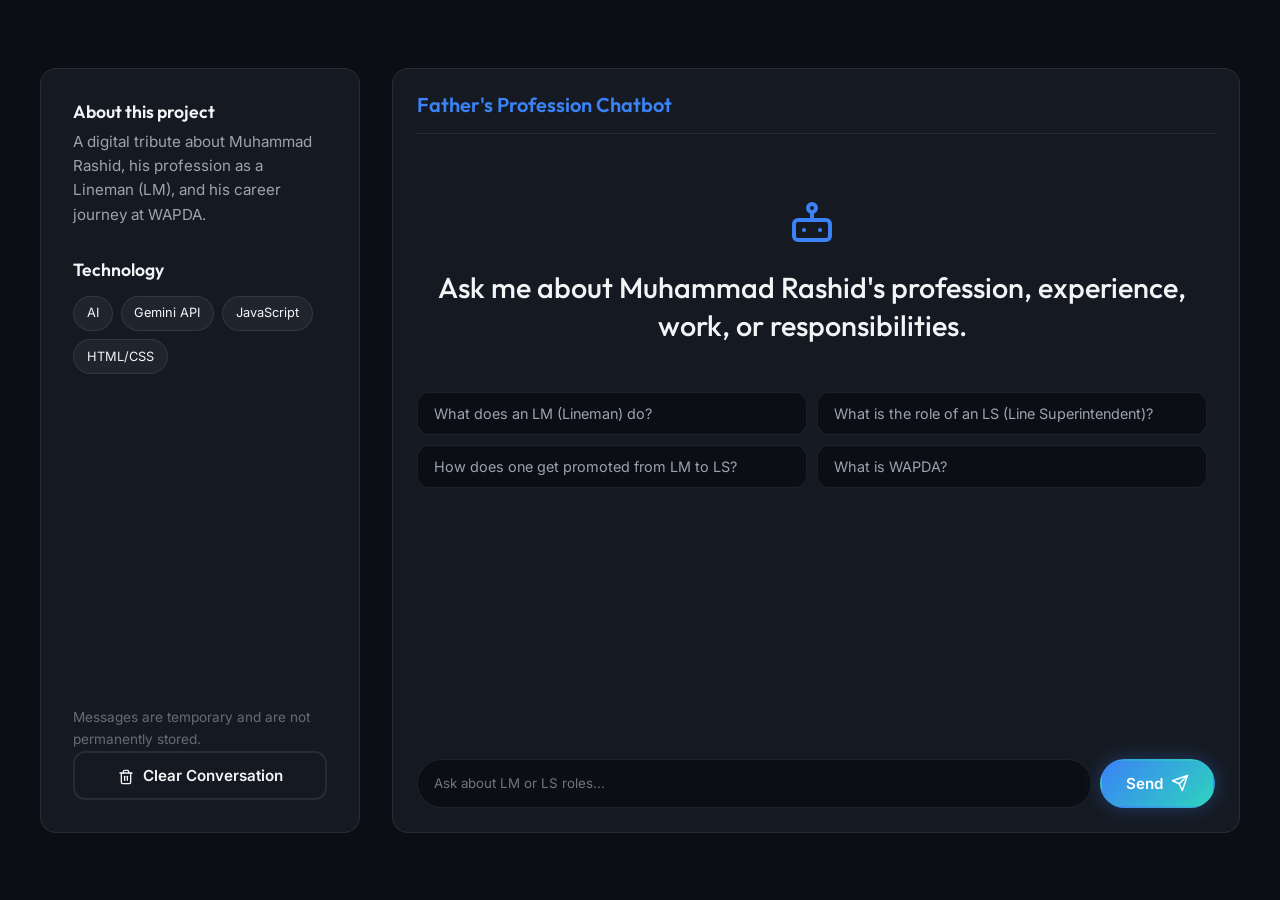
==== chatbot.html @ e70ffca9 "Add send icon to chatbot button" ====
<!DOCTYPE html>
<html lang="en">
<head>
    <meta charset="UTF-8">
    <meta name="viewport" content="width=device-width, initial-scale=1.0">
    <title>Father's Profession Chatbot</title>
    <!-- Google Fonts -->
    <link rel="preconnect" href="https://fonts.googleapis.com">
    <link rel="preconnect" href="https://fonts.gstatic.com" crossorigin>
    <link href="https://fonts.googleapis.com/css2?family=Outfit:wght@300;400;600;800&family=Inter:wght@300;400;500;600&display=swap" rel="stylesheet">
    <link rel="stylesheet" href="css/style.css">
    <style>
        body {
            display: flex;
            justify-content: center;
            align-items: center;
            min-height: 100vh;
            margin: 0;
            background-color: var(--bg-main);
            padding: 2rem;
            box-sizing: border-box;
        }
        .app-container {
            display: flex;
            width: 100%;
            max-width: 1200px;
            height: 85vh;
            gap: 2rem;
        }
        .sidebar {
            width: 320px;
            flex-shrink: 0;
            padding: 2rem;
            display: flex;
            flex-direction: column;
            overflow-y: auto;
        }
        .chat-window {
            flex-grow: 1;
            height: 100%;
            max-height: none;
            width: auto;
            max-width: none;
            transform: none !important;
        }
        .close-btn {
            display: none;
        }
        .suggested-questions {
            display: grid;
            grid-template-columns: 1fr 1fr;
            gap: 10px;
            margin-bottom: 2rem;
            animation: fadeIn 0.5s ease forwards;
        }
        .suggestion-btn {
            background: var(--bg-main);
            border: 1px solid var(--border-glass);
            color: var(--text-secondary);
            padding: 12px 16px;
            border-radius: var(--border-radius-md);
            text-align: left;
            cursor: pointer;
            transition: all 0.2s ease;
            font-family: var(--font-body);
            font-size: 0.9rem;
        }
        .suggestion-btn:hover {
            border-color: var(--accent-primary);
            color: var(--text-primary);
            background: rgba(59, 130, 246, 0.1);
            transform: translateY(-2px);
        }
        .sidebar-title {
            font-size: 1.1rem;
            color: var(--text-primary);
            margin-bottom: 0.5rem;
            font-family: var(--font-heading);
        }
        .sidebar-text {
            font-size: 0.95rem;
            color: var(--text-secondary);
            line-height: 1.6;
        }
        .text-muted {
            font-size: 0.85rem;
            opacity: 0.6;
        }
        .sidebar-tags {
            display: flex;
            flex-wrap: wrap;
            gap: 0.5rem;
            margin-top: 0.5rem;
        }
        .sidebar-tags .tag {
            font-size: 0.8rem;
            background: rgba(255,255,255,0.05);
            border: 1px solid var(--border-glass);
            padding: 0.4rem 0.8rem;
            border-radius: var(--border-radius-pill);
            color: var(--text-primary);
        }
        .hero-prompt {
            text-align: center;
            margin: 3rem 0 2rem;
            animation: fadeIn 0.8s ease;
        }
        .hero-prompt svg {
            stroke: var(--accent-primary);
            margin-bottom: 1rem;
        }
        .hero-prompt h2 {
            font-family: var(--font-heading);
            font-weight: 500;
            font-size: 1.8rem;
            color: var(--text-primary);
            line-height: 1.3;
        }
        @media (max-width: 900px) {
            .app-container {
                flex-direction: column;
                height: auto;
            }
            .sidebar {
                width: 100%;
                height: auto;
            }
            .chat-window {
                height: auto;
                min-height: 70vh;
                padding-bottom: 100px; /* Padding to prevent content from hiding behind fixed input */
            }
            .chat-input-area {
                position: fixed;
                bottom: 0;
                left: 0;
                width: 100%;
                background-color: var(--bg-secondary);
                padding: 1rem;
                border-top: 1px solid var(--border-glass);
                z-index: 100;
                box-sizing: border-box;
            }
            .chat-messages {
                padding-bottom: 2rem; /* Extra padding in the scrollable area */
            }
            .suggested-questions {
                display: flex;
                flex-direction: column;
            }
            .suggestion-btn {
                width: 100%;
            }
        }
    </style>
</head>
<body>
    <div class="app-container">
        <!-- Sidebar -->
        <div class="sidebar glass-card">
            <h4 class="sidebar-title">About this project</h4>
            <p class="sidebar-text">A digital tribute about Muhammad Rashid, his profession as a Lineman (LM), and his career journey at WAPDA.</p>
            
            <h4 class="sidebar-title mt-4">Technology</h4>
            <div class="sidebar-tags">
                <span class="tag">AI</span>
                <span class="tag">Gemini API</span>
                <span class="tag">JavaScript</span>
                <span class="tag">HTML/CSS</span>
            </div>

            <div style="flex-grow: 1;"></div>

            <p class="sidebar-text text-muted mt-4">Messages are temporary and are not permanently stored.</p>
            
            <button id="clear-chat-btn" class="btn btn-secondary mt-2" style="width: 100%; border-radius: var(--border-radius-md); padding: 0.8rem;">
                <svg width="16" height="16" viewBox="0 0 24 24" fill="none" stroke="currentColor" stroke-width="2" stroke-linecap="round" stroke-linejoin="round" style="vertical-align: middle; margin-right: 5px;"><polyline points="3 6 5 6 21 6"></polyline><path d="M19 6v14a2 2 0 0 1-2 2H7a2 2 0 0 1-2-2V6m3 0V4a2 2 0 0 1 2-2h4a2 2 0 0 1 2 2v2"></path><line x1="10" y1="11" x2="10" y2="17"></line><line x1="14" y1="11" x2="14" y2="17"></line></svg> 
                Clear Conversation
            </button>
        </div>

        <!-- Chat Window -->
        <div class="chat-window glass-card">
            <div class="chat-header">
                <h3>Father's Profession Chatbot</h3>
            </div>
            <div class="chat-messages" id="chat-messages">
                
                <div class="hero-prompt" id="hero-prompt">
                    <svg width="48" height="48" viewBox="0 0 24 24" fill="none" stroke-width="2" stroke-linecap="round" stroke-linejoin="round">
                        <rect x="3" y="11" width="18" height="10" rx="2"></rect>
                        <circle cx="12" cy="5" r="2"></circle>
                        <path d="M12 7v4"></path>
                        <line x1="8" y1="16" x2="8.01" y2="16"></line>
                        <line x1="16" y1="16" x2="16.01" y2="16"></line>
                    </svg>
                    <h2>Ask me about Muhammad Rashid's profession, experience, work, or responsibilities.</h2>
                </div>

                <div class="suggested-questions" id="suggested-questions">
                    <button class="suggestion-btn">What does an LM (Lineman) do?</button>
                    <button class="suggestion-btn">What is the role of an LS (Line Superintendent)?</button>
                    <button class="suggestion-btn">How does one get promoted from LM to LS?</button>
                    <button class="suggestion-btn">What is WAPDA?</button>
                </div>
                
            </div>
            <div class="chat-input-area">
                <input type="text" id="chat-input" placeholder="Ask about LM or LS roles..." autocomplete="off" />
                <button id="send-chat-btn" class="btn btn-primary" style="display: flex; align-items: center; justify-content: center; gap: 8px;">
                    Send
                    <svg width="18" height="18" viewBox="0 0 24 24" fill="none" stroke="currentColor" stroke-width="2" stroke-linecap="round" stroke-linejoin="round"><line x1="22" y1="2" x2="11" y2="13"></line><polygon points="22 2 15 22 11 13 2 9 22 2"></polygon></svg>
                </button>
            </div>
        </div>
    </div>
    <script src="js/chatbot.js"></script>
</body>
</html>
---- css/style.css ----
/* 
 * Zohaib Rashid - Personal Portfolio 
 * Main Stylesheet 
 */

:root {
    /* Color Palette - Dark & Sleek */
    --bg-main: #0B0E14; /* Deep charcoal / black */
    --bg-secondary: #151A22; /* Slightly lighter card background */
    --bg-glass: rgba(21, 26, 34, 0.6);
    --border-glass: rgba(255, 255, 255, 0.08);
    
    --text-primary: #F3F4F6;
    --text-secondary: #9CA3AF;
    
    /* Vibrant Accents */
    --accent-primary: #3B82F6; /* Bright Blue */
    --accent-secondary: #2DD4BF; /* Teal */
    --accent-gradient: linear-gradient(135deg, var(--accent-primary), var(--accent-secondary));
    --glow-shadow: 0 0 20px rgba(59, 130, 246, 0.3);

    /* Typography */
    --font-heading: 'Outfit', sans-serif;
    --font-body: 'Inter', sans-serif;

    /* Spacing & Transitions */
    --transition-fast: 0.2s ease;
    --transition-smooth: 0.4s cubic-bezier(0.16, 1, 0.3, 1);
    --border-radius-lg: 16px;
    --border-radius-md: 12px;
    --border-radius-pill: 999px;
}

/* Base Styles & Reset */
* {
    margin: 0;
    padding: 0;
    box-sizing: border-box;
}

html {
    scroll-behavior: smooth;
}

body {
    background-color: var(--bg-main);
    color: var(--text-primary);
    font-family: var(--font-body);
    line-height: 1.6;
    overflow-x: hidden;
}

h1, h2, h3, h4, h5, h6 {
    font-family: var(--font-heading);
    font-weight: 600;
    line-height: 1.2;
}

a {
    text-decoration: none;
    color: inherit;
    transition: var(--transition-fast);
}

.container {
    width: 90%;
    max-width: 1200px;
    margin: 0 auto;
}

.highlight {
    background: var(--accent-gradient);
    -webkit-background-clip: text;
    -webkit-text-fill-color: transparent;
    background-clip: text;
    display: inline-block;
}

/* Utilities */
.mt-4 { margin-top: 2rem; }
.text-center { text-align: center; }

/* Header & Navigation */
header {
    position: fixed;
    top: 0;
    width: 100%;
    z-index: 1000;
    padding: 1.5rem 0;
    transition: var(--transition-smooth);
    background: transparent;
}

header.scrolled {
    background: rgba(11, 14, 20, 0.85);
    backdrop-filter: blur(12px);
    -webkit-backdrop-filter: blur(12px);
    border-bottom: 1px solid var(--border-glass);
    padding: 1rem 0;
}

.header-container {
    display: flex;
    justify-content: space-between;
    align-items: center;
}

.logo a {
    font-family: var(--font-heading);
    font-weight: 800;
    font-size: 1.5rem;
    letter-spacing: -1px;
    background: var(--accent-gradient);
    -webkit-background-clip: text;
    -webkit-text-fill-color: transparent;
}

.nav-links {
    display: flex;
    gap: 2rem;
}

.nav-links a {
    font-size: 0.95rem;
    font-weight: 500;
    color: var(--text-secondary);
    position: relative;
}

.nav-links a::after {
    content: '';
    position: absolute;
    width: 0;
    height: 2px;
    bottom: -4px;
    left: 0;
    background: var(--accent-gradient);
    transition: width var(--transition-smooth);
}

.nav-links a:hover {
    color: var(--text-primary);
}

.nav-links a:hover::after {
    width: 100%;
}

.menu-toggle {
    display: none;
    flex-direction: column;
    gap: 5px;
    cursor: pointer;
}

.menu-toggle .bar {
    width: 25px;
    height: 2px;
    background-color: var(--text-primary);
    transition: var(--transition-fast);
}

/* Buttons */
.btn {
    display: inline-block;
    padding: 0.8rem 1.8rem;
    font-family: var(--font-body);
    font-weight: 600;
    font-size: 0.95rem;
    border-radius: var(--border-radius-pill);
    cursor: pointer;
    transition: all var(--transition-smooth);
    border: 2px solid transparent;
}

.btn-primary {
    background: var(--accent-gradient);
    color: #fff;
    box-shadow: var(--glow-shadow);
}

.btn-primary:hover {
    transform: translateY(-2px);
    box-shadow: 0 0 25px rgba(45, 212, 191, 0.4);
}

.btn-secondary {
    background: transparent;
    border-color: var(--border-glass);
    color: var(--text-primary);
}

.btn-secondary:hover {
    border-color: var(--accent-primary);
    background: rgba(59, 130, 246, 0.1);
    transform: translateY(-2px);
}

/* Sections */
section {
    padding: 6rem 0;
}

.section-header {
    margin-bottom: 4rem;
}

.section-header h2 {
    font-size: 2.5rem;
    margin-bottom: 0.5rem;
}

.section-header .line {
    width: 60px;
    height: 4px;
    background: var(--accent-gradient);
    border-radius: 2px;
}

/* Hero Section */
.hero-section {
    min-height: 100vh;
    display: flex;
    align-items: center;
    padding-top: 6rem;
}

.hero-container {
    display: grid;
    grid-template-columns: 1.2fr 0.8fr;
    gap: 4rem;
    align-items: center;
}

.hero-content h1 {
    font-size: 4rem;
    margin-bottom: 0.5rem;
    letter-spacing: -1px;
}

.hero-content h2 {
    font-size: 2rem;
    color: var(--text-secondary);
    font-weight: 400;
    margin-bottom: 1.5rem;
}

.hero-content p {
    font-size: 1.1rem;
    color: var(--text-secondary);
    margin-bottom: 2.5rem;
    max-width: 500px;
}

.hero-buttons {
    display: flex;
    gap: 1rem;
}

.hero-visual {
    position: relative;
}

.glass-container {
    background: var(--bg-glass);
    border: 1px solid var(--border-glass);
    border-radius: 24px;
    padding: 1rem;
    backdrop-filter: blur(10px);
    box-shadow: 0 20px 40px rgba(0,0,0,0.4);
    transform: perspective(1000px) rotateY(-5deg) rotateX(5deg);
    transition: transform 0.5s ease;
}

.glass-container:hover {
    transform: perspective(1000px) rotateY(0deg) rotateX(0deg);
}

.glass-container img {
    width: 100%;
    height: auto;
    border-radius: var(--border-radius-lg);
    display: block;
    object-fit: cover;
}

/* About & Experience Section */
.about-grid {
    display: grid;
    grid-template-columns: 1fr 1fr;
    gap: 4rem;
    margin-bottom: 4rem;
}

.bio h3, .skills h3 {
    font-size: 1.5rem;
    margin-bottom: 1.5rem;
    color: var(--text-primary);
}

.bio p {
    color: var(--text-secondary);
    font-size: 1.05rem;
}

.skills-container {
    display: flex;
    flex-wrap: wrap;
    gap: 0.8rem;
}

.skill-tag {
    background: var(--bg-secondary);
    border: 1px solid var(--border-glass);
    padding: 0.5rem 1rem;
    border-radius: var(--border-radius-pill);
    font-size: 0.9rem;
    color: var(--accent-secondary);
    transition: var(--transition-fast);
}

.skill-tag:hover {
    background: rgba(45, 212, 191, 0.1);
    border-color: var(--accent-secondary);
    transform: translateY(-2px);
}

/* Timeline */
.timeline {
    position: relative;
    max-width: 800px;
    margin: 0 auto;
}

.timeline::before {
    content: '';
    position: absolute;
    left: 20px;
    top: 0;
    height: 100%;
    width: 2px;
    background: var(--border-glass);
}

.timeline-item {
    position: relative;
    padding-left: 60px;
    margin-bottom: 3rem;
}

.timeline-item:last-child {
    margin-bottom: 0;
}

.timeline-dot {
    position: absolute;
    left: 14px;
    top: 8px;
    width: 14px;
    height: 14px;
    border-radius: 50%;
    background: var(--accent-gradient);
    box-shadow: 0 0 10px var(--accent-primary);
}

.glass-card {
    background: var(--bg-secondary);
    border: 1px solid var(--border-glass);
    border-radius: var(--border-radius-lg);
    padding: 2rem;
    transition: var(--transition-smooth);
}

.glass-card:hover {
    transform: translateY(-5px);
    border-color: rgba(255, 255, 255, 0.15);
    box-shadow: 0 10px 30px rgba(0,0,0,0.5);
}

.timeline-content h4 {
    font-size: 1.25rem;
    color: var(--text-primary);
    margin-bottom: 0.2rem;
}

.timeline-content h5 {
    font-size: 1rem;
    color: var(--accent-primary);
    font-weight: 500;
    margin-bottom: 1rem;
}

.timeline-content p {
    color: var(--text-secondary);
    font-size: 0.95rem;
}

/* Projects Section */
.projects-grid {
    display: grid;
    grid-template-columns: repeat(auto-fill, minmax(320px, 1fr));
    gap: 2rem;
}

.project-card {
    padding: 0;
    overflow: hidden;
    display: flex;
    flex-direction: column;
}

.project-image {
    width: 100%;
    height: 200px;
    overflow: hidden;
}

.image-placeholder {
    width: 100%;
    height: 100%;
    transition: transform 0.5s ease;
}

.gradient-1 { background: linear-gradient(45deg, #1A2980, #26D0CE); }
.gradient-2 { background: linear-gradient(45deg, #FF416C, #FF4B2B); }
.gradient-3 { background: linear-gradient(45deg, #0f0c29, #302b63, #24243e); }

.project-card:hover .image-placeholder {
    transform: scale(1.05);
}

.project-info {
    padding: 1.5rem;
    flex-grow: 1;
    display: flex;
    flex-direction: column;
}

.project-info h3 {
    font-size: 1.25rem;
    margin-bottom: 0.8rem;
}

.project-info p {
    color: var(--text-secondary);
    font-size: 0.9rem;
    margin-bottom: 1.5rem;
    flex-grow: 1;
}

.project-tags {
    display: flex;
    flex-wrap: wrap;
    gap: 0.5rem;
}

.project-tags .tag {
    font-size: 0.8rem;
    color: var(--accent-primary);
    background: rgba(59, 130, 246, 0.1);
    padding: 0.3rem 0.6rem;
    border-radius: 4px;
}

/* Footer Section */
.footer-section {
    padding: 6rem 0 2rem;
    border-top: 1px solid var(--border-glass);
    margin-top: 4rem;
}

.footer-section h2 {
    font-size: 2.5rem;
    margin-bottom: 1rem;
}

.footer-section p {
    color: var(--text-secondary);
    max-width: 600px;
    margin: 0 auto 2rem;
}

.footer-bottom {
    margin-top: 5rem;
    padding-top: 2rem;
    border-top: 1px solid var(--border-glass);
}

.footer-bottom p {
    font-size: 0.85rem;
    margin: 0;
}

/* Animations & Interactions */
.animate-up {
    opacity: 0;
    transform: translateY(30px);
    animation: fadeUp 0.8s cubic-bezier(0.16, 1, 0.3, 1) forwards;
}

.animate-fade {
    opacity: 0;
    animation: fadeIn 1s ease forwards;
}

.delay-1 { animation-delay: 0.1s; }
.delay-2 { animation-delay: 0.2s; }
.delay-3 { animation-delay: 0.3s; }
.delay-4 { animation-delay: 0.4s; }

@keyframes fadeUp {
    to {
        opacity: 1;
        transform: translateY(0);
    }
}

@keyframes fadeIn {
    to {
        opacity: 1;
    }
}

/* Scroll Reveal Classes (Handled by JS) */
.scroll-reveal {
    opacity: 0;
    transform: translateY(40px);
    transition: all 0.8s cubic-bezier(0.16, 1, 0.3, 1);
}

.scroll-reveal.visible {
    opacity: 1;
    transform: translateY(0);
}

/* Chatbot Modal Styles */
.chat-modal-overlay {
    position: fixed;
    top: 0;
    left: 0;
    width: 100%;
    height: 100%;
    background: rgba(11, 14, 20, 0.8);
    backdrop-filter: blur(5px);
    z-index: 2000;
    display: flex;
    justify-content: center;
    align-items: center;
    opacity: 0;
    pointer-events: none;
    transition: opacity 0.3s ease;
}

.chat-modal-overlay.active {
    opacity: 1;
    pointer-events: all;
}

.chat-window {
    width: 90%;
    max-width: 500px;
    height: 80vh;
    max-height: 600px;
    display: flex;
    flex-direction: column;
    padding: 1.5rem;
    background: var(--bg-secondary);
    transform: translateY(20px) scale(0.95);
    transition: transform 0.3s ease;
}

.chat-modal-overlay.active .chat-window {
    transform: translateY(0) scale(1);
}

.chat-header {
    display: flex;
    justify-content: space-between;
    align-items: center;
    border-bottom: 1px solid var(--border-glass);
    padding-bottom: 1rem;
    margin-bottom: 1rem;
}

.chat-header h3 {
    font-size: 1.25rem;
    color: var(--accent-primary);
}

.close-btn {
    background: transparent;
    border: none;
    color: var(--text-secondary);
    font-size: 1.5rem;
    cursor: pointer;
    transition: color 0.2s;
}

.close-btn:hover {
    color: #ef4444;
}

.chat-messages {
    flex: 1;
    overflow-y: auto;
    display: flex;
    flex-direction: column;
    gap: 1rem;
    padding-right: 0.5rem;
    margin-bottom: 1rem;
}

/* Custom Scrollbar for chat */
.chat-messages::-webkit-scrollbar {
    width: 6px;
}
.chat-messages::-webkit-scrollbar-track {
    background: rgba(0,0,0,0.2);
}
.chat-messages::-webkit-scrollbar-thumb {
    background: var(--border-glass);
    border-radius: 4px;
}

.message {
    max-width: 85%;
    padding: 0.8rem 1rem;
    border-radius: 16px;
    font-size: 0.95rem;
    line-height: 1.5;
    word-wrap: break-word;
}

.bot-message {
    background: rgba(45, 212, 191, 0.1);
    border: 1px solid var(--accent-secondary);
    color: var(--text-primary);
    align-self: flex-start;
    border-bottom-left-radius: 4px;
}

.user-message {
    background: var(--accent-gradient);
    color: #fff;
    align-self: flex-end;
    border-bottom-right-radius: 4px;
}

.chat-input-area {
    display: flex;
    gap: 0.5rem;
    margin-top: auto;
}

#chat-input {
    flex: 1;
    background: var(--bg-main);
    border: 1px solid var(--border-glass);
    padding: 0.8rem 1rem;
    border-radius: var(--border-radius-pill);
    color: var(--text-primary);
    font-family: var(--font-body);
    outline: none;
    transition: border-color 0.2s;
}

#chat-input:focus {
    border-color: var(--accent-primary);
}

.chat-input-area .btn {
    padding: 0.8rem 1.5rem;
}

.typing-indicator {
    align-self: flex-start;
    color: var(--text-secondary);
    font-size: 0.85rem;
    font-style: italic;
    display: none;
}

/* Responsive Design */
@media (max-width: 992px) {
    .hero-container {
        grid-template-columns: 1fr;
        text-align: center;
    }
    
    .hero-content p {
        margin: 0 auto 2.5rem;
    }
    
    .hero-buttons {
        justify-content: center;
    }
    
    .glass-container {
        max-width: 600px;
        margin: 0 auto;
        transform: none;
    }
    
    .glass-container:hover {
        transform: translateY(-10px);
    }
}

@media (max-width: 768px) {
    section {
        padding: 4rem 0;
    }

    .section-header {
        margin-bottom: 2.5rem;
    }

    .section-header h2 {
        font-size: 2rem;
    }

    .nav-links {
        display: none;
        position: absolute;
        top: 100%;
        left: 0;
        width: 100%;
        background: rgba(11, 14, 20, 0.95);
        backdrop-filter: blur(10px);
        flex-direction: column;
        padding: 2rem 0;
        text-align: center;
        border-bottom: 1px solid var(--border-glass);
    }

    .nav-links.active {
        display: flex;
    }

    .menu-toggle {
        display: flex;
    }

    .about-grid {
        grid-template-columns: 1fr;
        gap: 2rem;
    }
    
    .hero-content h1 {
        font-size: 3rem;
    }
    
    .hero-content h2 {
        font-size: 1.5rem;
    }
    
    .hero-section {
        padding-top: 8rem;
        min-height: auto;
    }
}

@media (max-width: 480px) {
    section {
        padding: 3rem 0;
    }

    .hero-section {
        padding-top: 7rem;
    }

    .hero-content h1 {
        font-size: 2.5rem;
    }
    
    .hero-content h2 {
        font-size: 1.25rem;
    }

    .hero-content p {
        font-size: 1rem;
    }

    .hero-buttons {
        flex-direction: column;
        gap: 1rem;
    }
    
    .btn {
        width: 100%;
    }

    .timeline::before {
        left: 10px;
    }
    
    .timeline-item {
        padding-left: 30px;
        margin-bottom: 2rem;
    }
    
    .timeline-dot {
        left: 4px;
    }

    .glass-card {
        padding: 1.5rem;
    }
    
    .bio h3, .skills h3 {
        font-size: 1.25rem;
    }
}
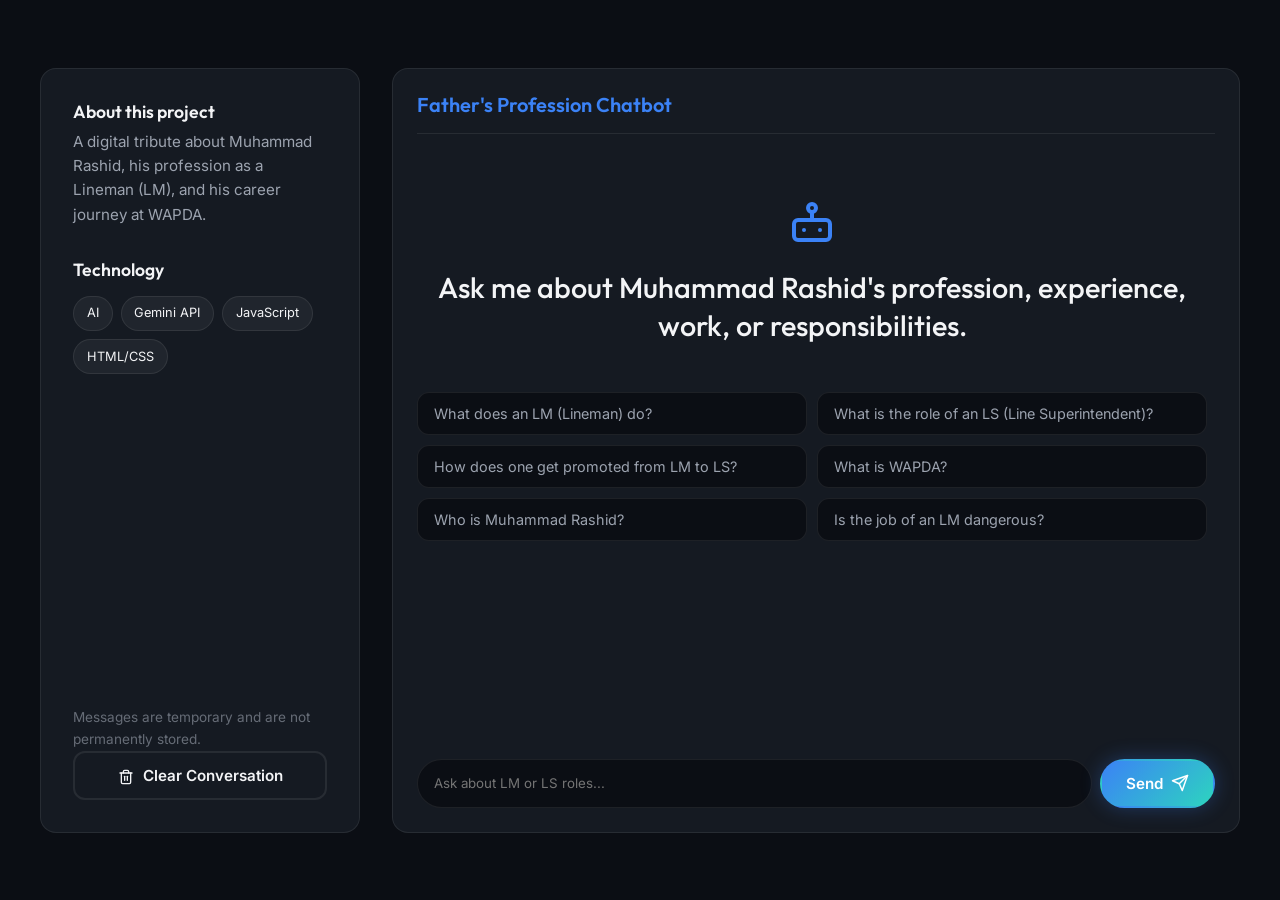
==== commit 9086e4e5: "Refine mobile chat input UI and add new suggested questions" ====
--- a/chatbot.html
+++ b/chatbot.html
@@ -135,14 +135,21 @@
                 bottom: 0;
                 left: 0;
                 width: 100%;
-                background-color: var(--bg-secondary);
-                padding: 1rem;
+                background-color: var(--bg-main);
+                padding: 10px 16px;
                 border-top: 1px solid var(--border-glass);
                 z-index: 100;
                 box-sizing: border-box;
+                border-radius: 0;
+                margin-bottom: 0;
+            }
+            .chat-input-area .btn {
+                padding: 10px 16px;
+                flex-shrink: 0;
+                white-space: nowrap;
             }
             .chat-messages {
-                padding-bottom: 2rem; /* Extra padding in the scrollable area */
+                padding-bottom: 80px; /* Extra padding in the scrollable area */
             }
             .suggested-questions {
                 display: flex;
@@ -202,6 +209,8 @@
                     <button class="suggestion-btn">What is the role of an LS (Line Superintendent)?</button>
                     <button class="suggestion-btn">How does one get promoted from LM to LS?</button>
                     <button class="suggestion-btn">What is WAPDA?</button>
+                    <button class="suggestion-btn">Who is Muhammad Rashid?</button>
+                    <button class="suggestion-btn">Is the job of an LM dangerous?</button>
                 </div>
                 
             </div>
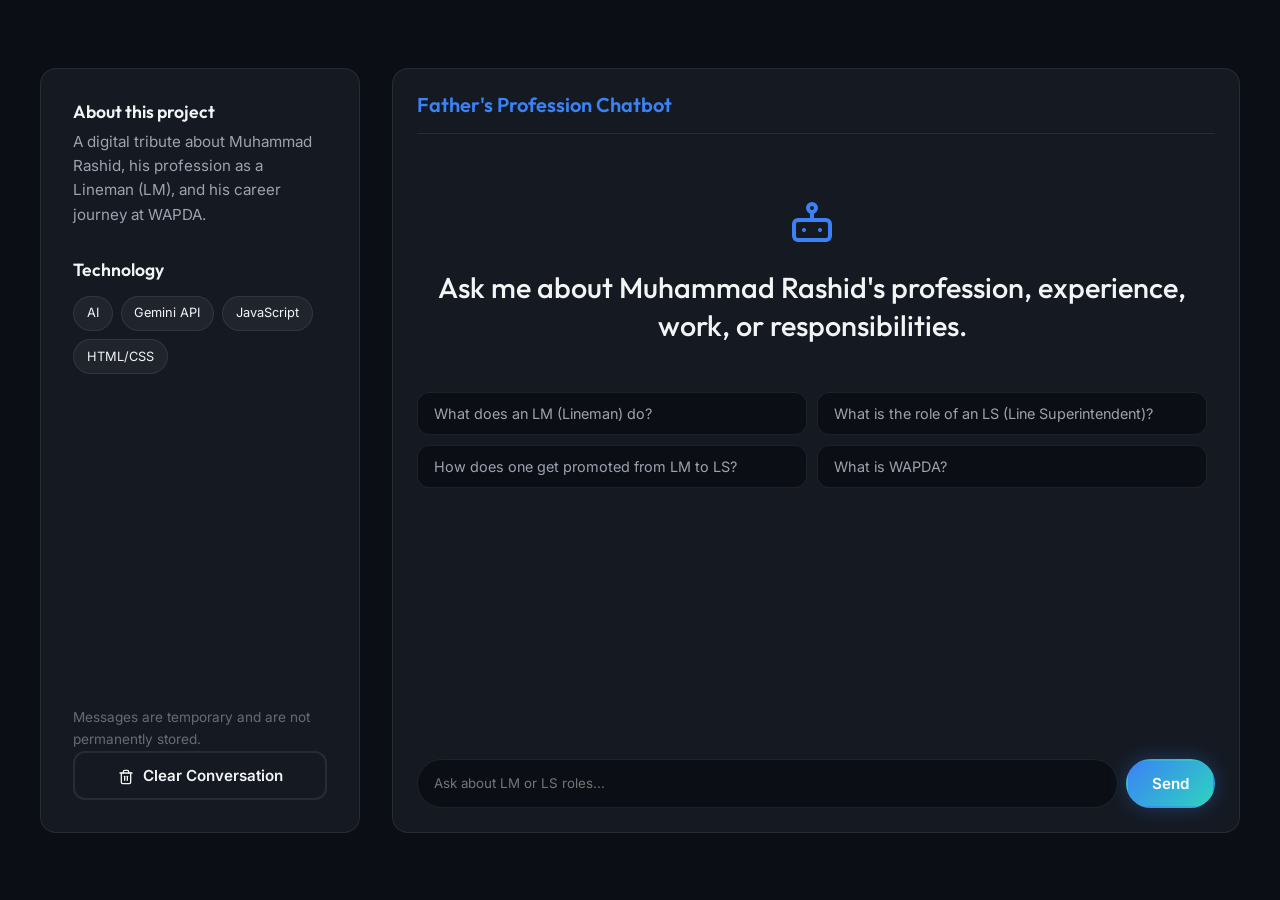
==== commit 9aa77339: "Revert recent chatbot mobile UI changes" ====
--- a/chatbot.html
+++ b/chatbot.html
@@ -126,37 +126,10 @@
                 height: auto;
             }
             .chat-window {
-                height: auto;
-                min-height: 70vh;
-                padding-bottom: 100px; /* Padding to prevent content from hiding behind fixed input */
-            }
-            .chat-input-area {
-                position: fixed;
-                bottom: 0;
-                left: 0;
-                width: 100%;
-                background-color: var(--bg-main);
-                padding: 10px 16px;
-                border-top: 1px solid var(--border-glass);
-                z-index: 100;
-                box-sizing: border-box;
-                border-radius: 0;
-                margin-bottom: 0;
-            }
-            .chat-input-area .btn {
-                padding: 10px 16px;
-                flex-shrink: 0;
-                white-space: nowrap;
-            }
-            .chat-messages {
-                padding-bottom: 80px; /* Extra padding in the scrollable area */
+                height: 70vh;
             }
             .suggested-questions {
-                display: flex;
-                flex-direction: column;
-            }
-            .suggestion-btn {
-                width: 100%;
+                grid-template-columns: 1fr;
             }
         }
     </style>
@@ -209,17 +182,12 @@
                     <button class="suggestion-btn">What is the role of an LS (Line Superintendent)?</button>
                     <button class="suggestion-btn">How does one get promoted from LM to LS?</button>
                     <button class="suggestion-btn">What is WAPDA?</button>
-                    <button class="suggestion-btn">Who is Muhammad Rashid?</button>
-                    <button class="suggestion-btn">Is the job of an LM dangerous?</button>
                 </div>
                 
             </div>
             <div class="chat-input-area">
                 <input type="text" id="chat-input" placeholder="Ask about LM or LS roles..." autocomplete="off" />
-                <button id="send-chat-btn" class="btn btn-primary" style="display: flex; align-items: center; justify-content: center; gap: 8px;">
-                    Send
-                    <svg width="18" height="18" viewBox="0 0 24 24" fill="none" stroke="currentColor" stroke-width="2" stroke-linecap="round" stroke-linejoin="round"><line x1="22" y1="2" x2="11" y2="13"></line><polygon points="22 2 15 22 11 13 2 9 22 2"></polygon></svg>
-                </button>
+                <button id="send-chat-btn" class="btn btn-primary">Send</button>
             </div>
         </div>
     </div>
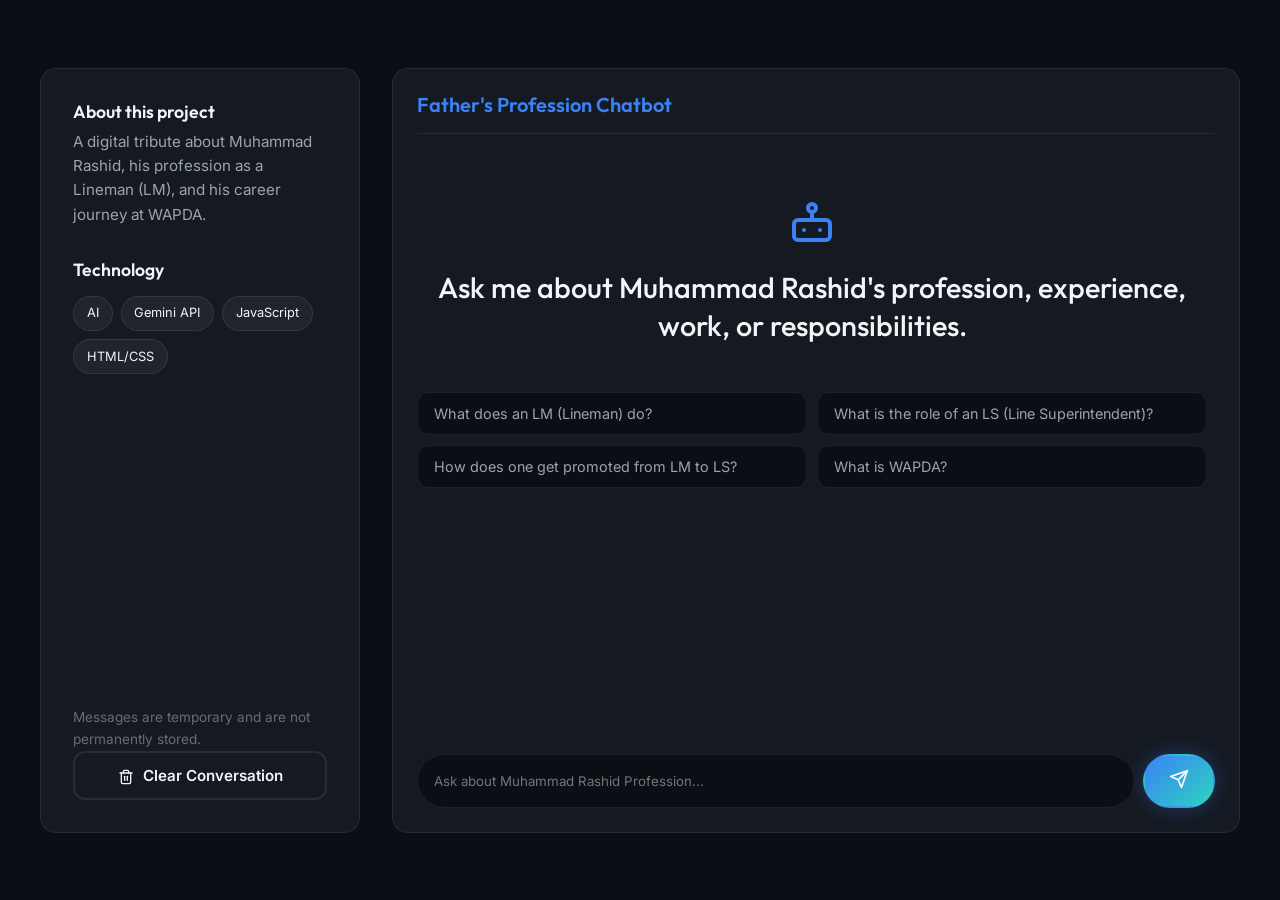
==== commit 89caa647: "Optimize chat input UI with compact send icon" ====
--- a/chatbot.html
+++ b/chatbot.html
@@ -130,6 +130,43 @@
             }
             .suggested-questions {
                 grid-template-columns: 1fr;
+            }
+        }
+        @media (max-width: 768px) {
+            .app-container {
+                height: 100dvh !important;
+            }
+            .chat-messages {
+                height: auto !important;
+                overflow: visible !important;
+            }
+            .chat-window {
+                height: auto !important;
+                max-height: none !important;
+            }
+            .chat-input-area {
+                width: 100% !important;
+                box-sizing: border-box !important;
+                margin: 0 !important;
+                display: flex !important;
+                gap: 8px !important;
+                align-items: center !important;
+            }
+            #chat-input {
+                font-size: 16px !important;
+                flex: 1 1 auto !important;
+                width: 100% !important;
+                min-width: 0 !important;
+            }
+            #send-chat-btn {
+                width: 44px !important;
+                height: 44px !important;
+                padding: 0 !important;
+                display: flex !important;
+                justify-content: center;
+                align-items: center;
+                border-radius: 10px;
+                flex-shrink: 0;
             }
         }
     </style>
@@ -186,8 +223,10 @@
                 
             </div>
             <div class="chat-input-area">
-                <input type="text" id="chat-input" placeholder="Ask about LM or LS roles..." autocomplete="off" />
-                <button id="send-chat-btn" class="btn btn-primary">Send</button>
+                <input type="text" id="chat-input" placeholder="Ask about Muhammad Rashid Profession..." autocomplete="off" />
+                <button id="send-chat-btn" class="btn btn-primary">
+                    <svg width="20" height="20" viewBox="0 0 24 24" fill="none" stroke="currentColor" stroke-width="2" stroke-linecap="round" stroke-linejoin="round"><line x1="22" y1="2" x2="11" y2="13"></line><polygon points="22 2 15 22 11 13 2 9 22 2"></polygon></svg>
+                </button>
             </div>
         </div>
     </div>
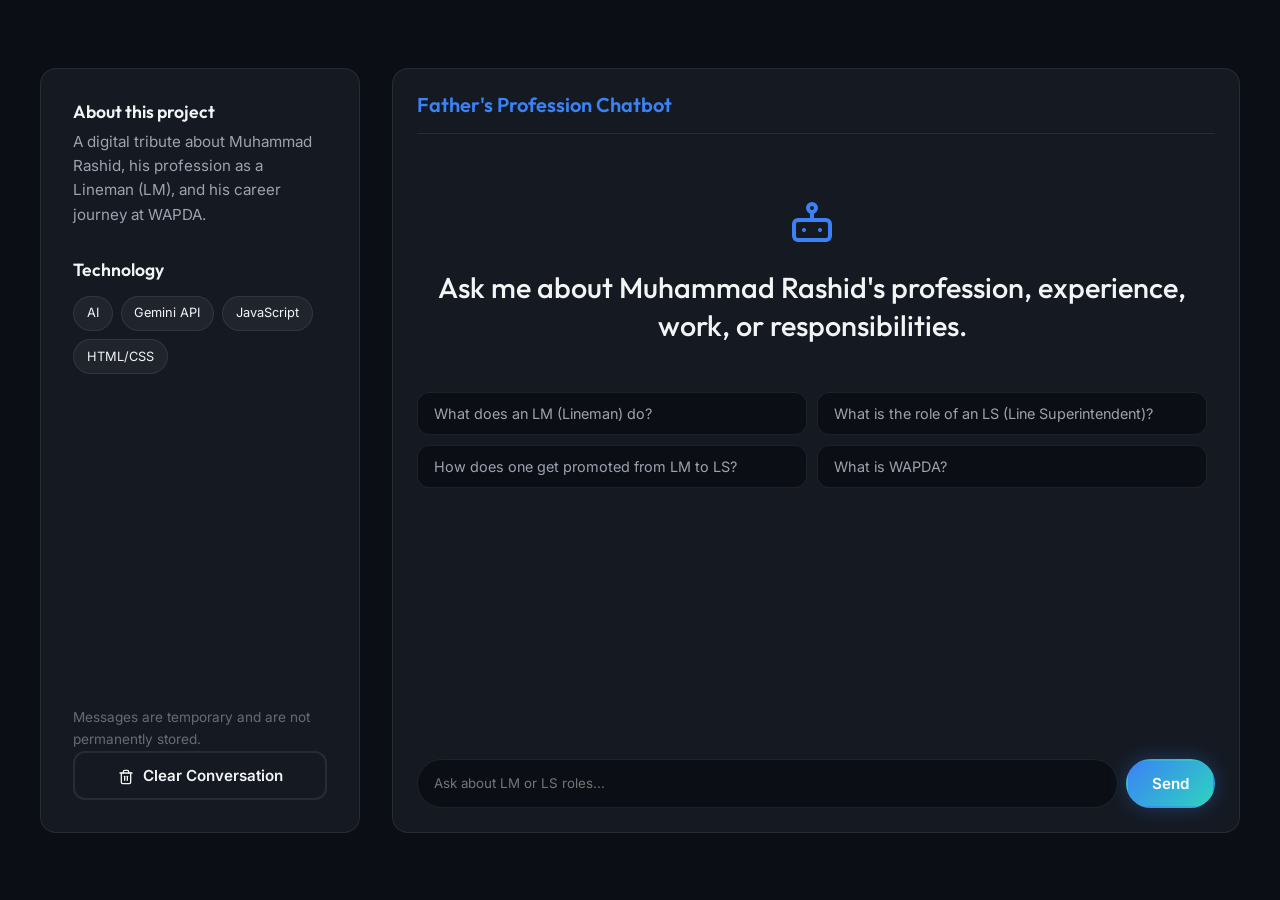
==== commit 3d0b7718: "Revert "Optimize chat input UI with compact send icon" This reverts commit 89caa6479ffd50cc976b095fa" ====
--- a/chatbot.html
+++ b/chatbot.html
@@ -159,14 +159,8 @@
                 min-width: 0 !important;
             }
             #send-chat-btn {
-                width: 44px !important;
-                height: 44px !important;
-                padding: 0 !important;
-                display: flex !important;
-                justify-content: center;
-                align-items: center;
-                border-radius: 10px;
-                flex-shrink: 0;
+                flex: 0 0 auto !important;
+                width: max-content !important;
             }
         }
     </style>
@@ -223,10 +217,8 @@
                 
             </div>
             <div class="chat-input-area">
-                <input type="text" id="chat-input" placeholder="Ask about Muhammad Rashid Profession..." autocomplete="off" />
-                <button id="send-chat-btn" class="btn btn-primary">
-                    <svg width="20" height="20" viewBox="0 0 24 24" fill="none" stroke="currentColor" stroke-width="2" stroke-linecap="round" stroke-linejoin="round"><line x1="22" y1="2" x2="11" y2="13"></line><polygon points="22 2 15 22 11 13 2 9 22 2"></polygon></svg>
-                </button>
+                <input type="text" id="chat-input" placeholder="Ask about LM or LS roles..." autocomplete="off" />
+                <button id="send-chat-btn" class="btn btn-primary">Send</button>
             </div>
         </div>
     </div>
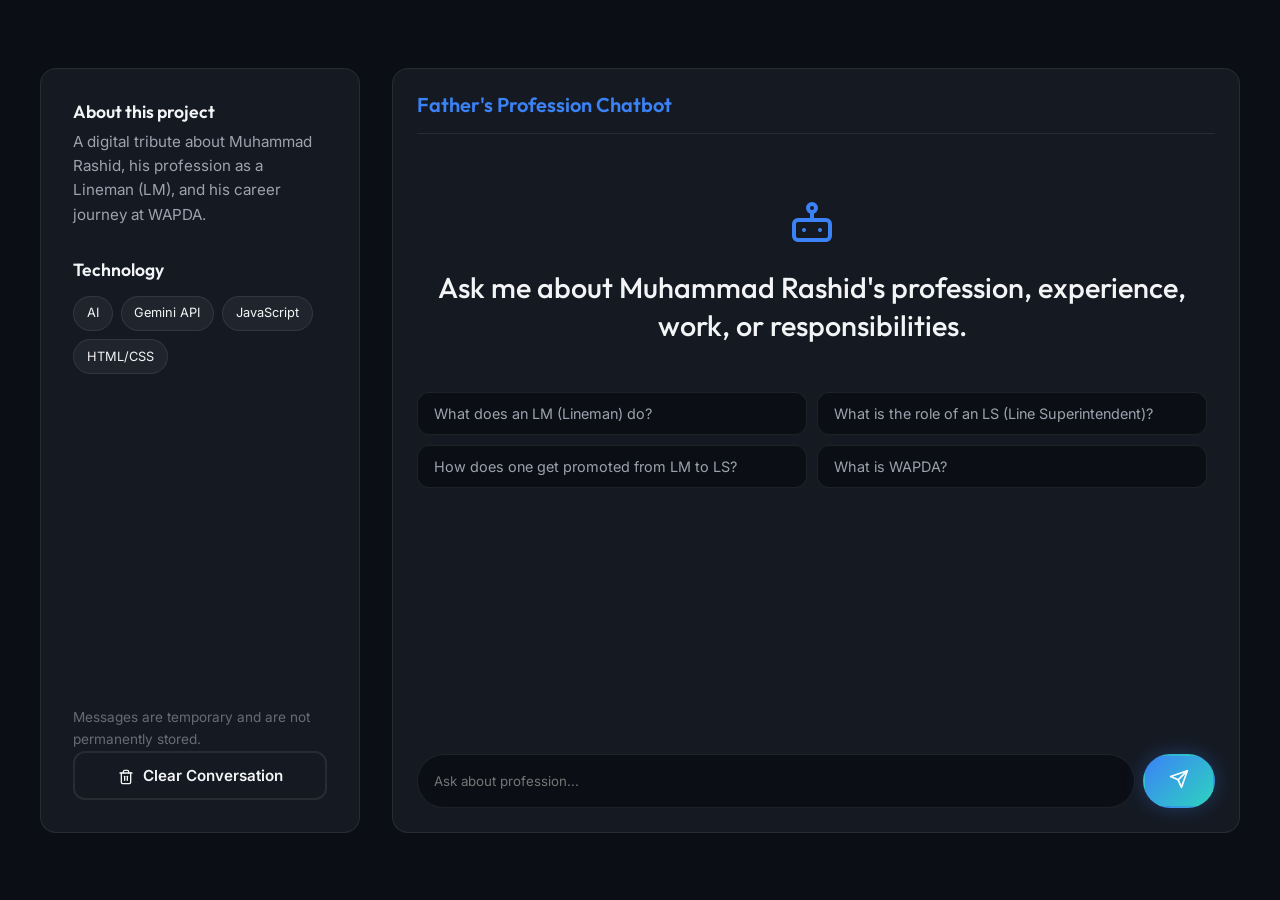
==== commit 0a7d8138: "Optimize chat input UI with compact send icon" ====
--- a/chatbot.html
+++ b/chatbot.html
@@ -159,8 +159,14 @@
                 min-width: 0 !important;
             }
             #send-chat-btn {
-                flex: 0 0 auto !important;
-                width: max-content !important;
+                width: 44px !important;
+                height: 44px !important;
+                padding: 0 !important;
+                display: flex !important;
+                justify-content: center;
+                align-items: center;
+                border-radius: 10px;
+                flex-shrink: 0;
             }
         }
     </style>
@@ -217,8 +223,10 @@
                 
             </div>
             <div class="chat-input-area">
-                <input type="text" id="chat-input" placeholder="Ask about LM or LS roles..." autocomplete="off" />
-                <button id="send-chat-btn" class="btn btn-primary">Send</button>
+                <input type="text" id="chat-input" placeholder="Ask about profession..." autocomplete="off" />
+                <button id="send-chat-btn" class="btn btn-primary">
+                    <svg width="20" height="20" viewBox="0 0 24 24" fill="none" stroke="currentColor" stroke-width="2" stroke-linecap="round" stroke-linejoin="round"><line x1="22" y1="2" x2="11" y2="13"></line><polygon points="22 2 15 22 11 13 2 9 22 2"></polygon></svg>
+                </button>
             </div>
         </div>
     </div>
